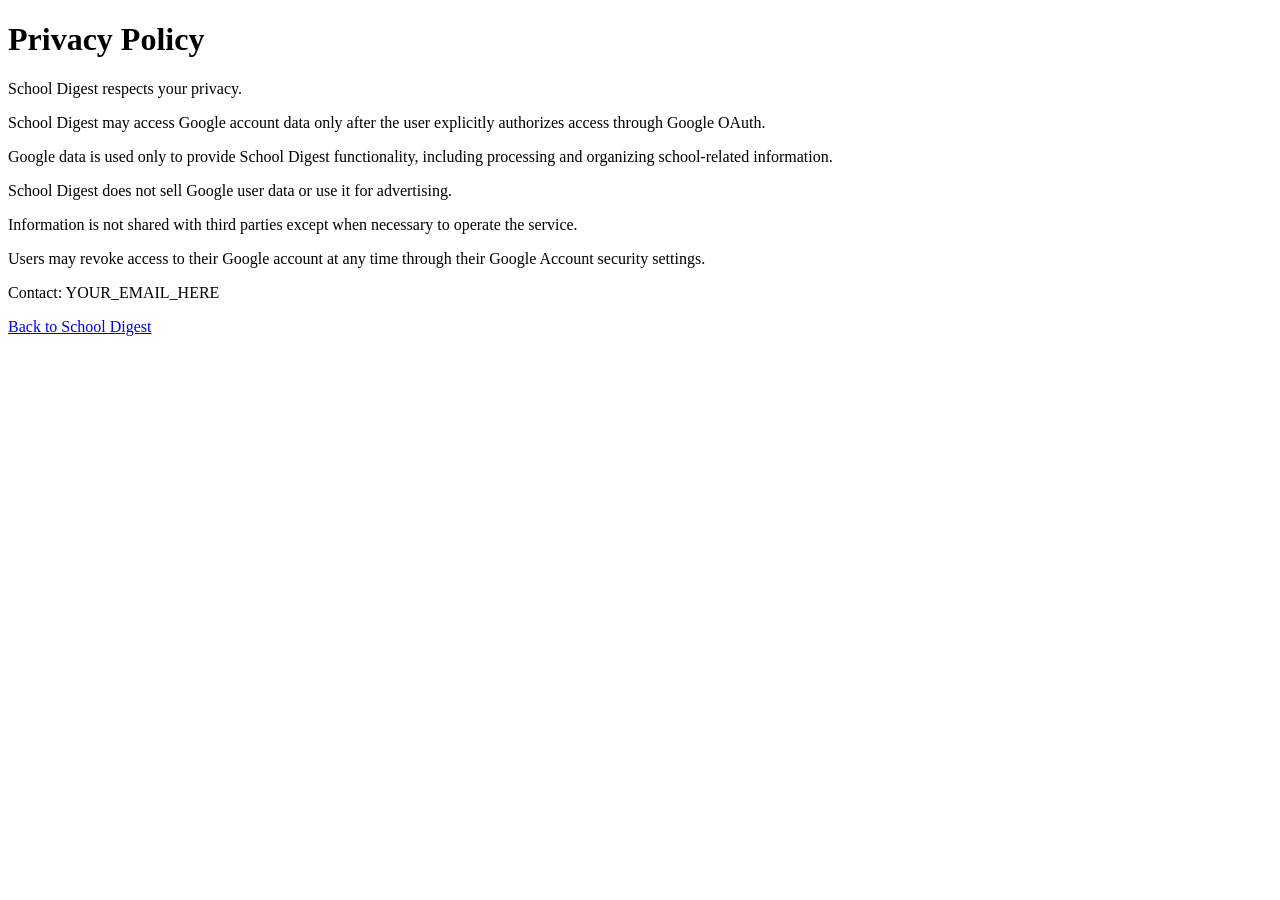
==== privacy.html @ c1965364 "Create privacy.html" ====
<!doctype html>
<html>
<head>
  <meta charset="utf-8">
  <title>School Digest Privacy Policy</title>
</head>
<body>
  <h1>Privacy Policy</h1>

  <p>School Digest respects your privacy.</p>

  <p>
    School Digest may access Google account data only after the user
    explicitly authorizes access through Google OAuth.
  </p>

  <p>
    Google data is used only to provide School Digest functionality,
    including processing and organizing school-related information.
  </p>

  <p>
    School Digest does not sell Google user data or use it for advertising.
  </p>

  <p>
    Information is not shared with third parties except when necessary
    to operate the service.
  </p>

  <p>
    Users may revoke access to their Google account at any time through
    their Google Account security settings.
  </p>

  <p>Contact: YOUR_EMAIL_HERE</p>

  <p><a href="/">Back to School Digest</a></p>
</body>
</html>
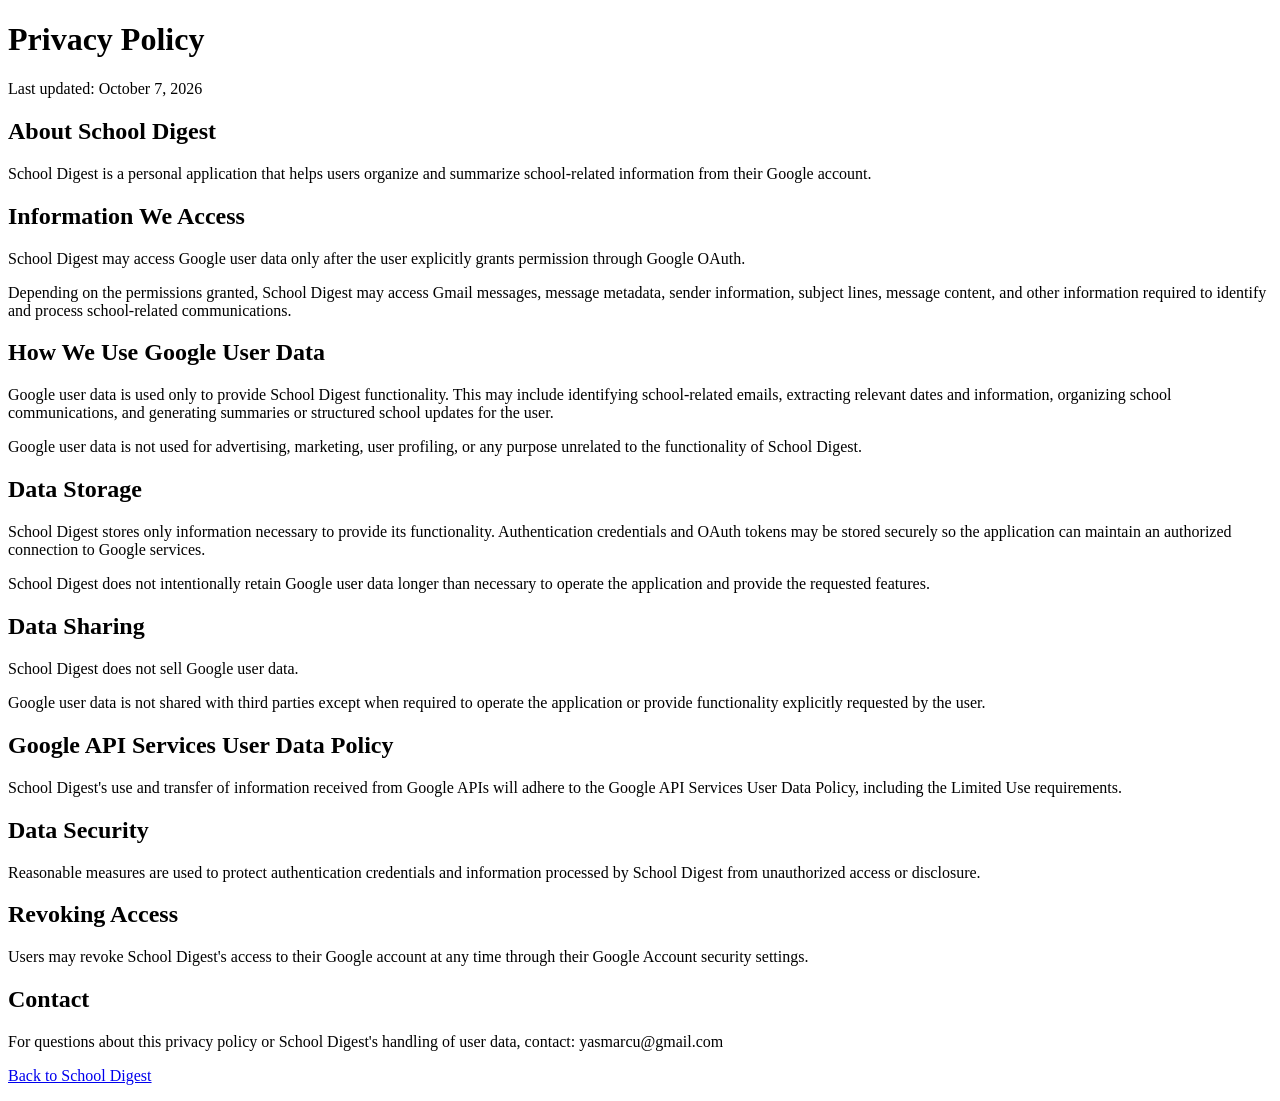
==== commit 723312fa: "Update with more detail for privacy.html" ====
--- a/privacy.html
+++ b/privacy.html
@@ -7,34 +7,93 @@
 <body>
   <h1>Privacy Policy</h1>
 
-  <p>School Digest respects your privacy.</p>
+  <p>Last updated: October 7, 2026</p>
 
+  <h2>About School Digest</h2>
   <p>
-    School Digest may access Google account data only after the user
-    explicitly authorizes access through Google OAuth.
+    School Digest is a personal application that helps users organize and
+    summarize school-related information from their Google account.
+  </p>
+
+  <h2>Information We Access</h2>
+  <p>
+    School Digest may access Google user data only after the user explicitly
+    grants permission through Google OAuth.
   </p>
 
   <p>
-    Google data is used only to provide School Digest functionality,
-    including processing and organizing school-related information.
+    Depending on the permissions granted, School Digest may access Gmail
+    messages, message metadata, sender information, subject lines, message
+    content, and other information required to identify and process
+    school-related communications.
+  </p>
+
+  <h2>How We Use Google User Data</h2>
+  <p>
+    Google user data is used only to provide School Digest functionality.
+    This may include identifying school-related emails, extracting relevant
+    dates and information, organizing school communications, and generating
+    summaries or structured school updates for the user.
   </p>
 
   <p>
-    School Digest does not sell Google user data or use it for advertising.
+    Google user data is not used for advertising, marketing, user profiling,
+    or any purpose unrelated to the functionality of School Digest.
+  </p>
+
+  <h2>Data Storage</h2>
+  <p>
+    School Digest stores only information necessary to provide its
+    functionality. Authentication credentials and OAuth tokens may be stored
+    securely so the application can maintain an authorized connection to
+    Google services.
   </p>
 
   <p>
-    Information is not shared with third parties except when necessary
-    to operate the service.
+    School Digest does not intentionally retain Google user data longer than
+    necessary to operate the application and provide the requested features.
+  </p>
+
+  <h2>Data Sharing</h2>
+  <p>
+    School Digest does not sell Google user data.
   </p>
 
   <p>
-    Users may revoke access to their Google account at any time through
-    their Google Account security settings.
+    Google user data is not shared with third parties except when required to
+    operate the application or provide functionality explicitly requested by
+    the user.
   </p>
 
-  <p>Contact: YOUR_EMAIL_HERE</p>
+  <h2>Google API Services User Data Policy</h2>
+  <p>
+    School Digest's use and transfer of information received from Google APIs
+    will adhere to the Google API Services User Data Policy, including the
+    Limited Use requirements.
+  </p>
 
-  <p><a href="/">Back to School Digest</a></p>
+  <h2>Data Security</h2>
+  <p>
+    Reasonable measures are used to protect authentication credentials and
+    information processed by School Digest from unauthorized access or
+    disclosure.
+  </p>
+
+  <h2>Revoking Access</h2>
+  <p>
+    Users may revoke School Digest's access to their Google account at any time
+    through their Google Account security settings.
+  </p>
+
+  <h2>Contact</h2>
+  <p>
+    For questions about this privacy policy or School Digest's handling of
+    user data, contact:
+    yasmarcu@gmail.com
+  </p>
+
+  <p>
+    <a href="/">Back to School Digest</a>
+  </p>
 </body>
 </html>
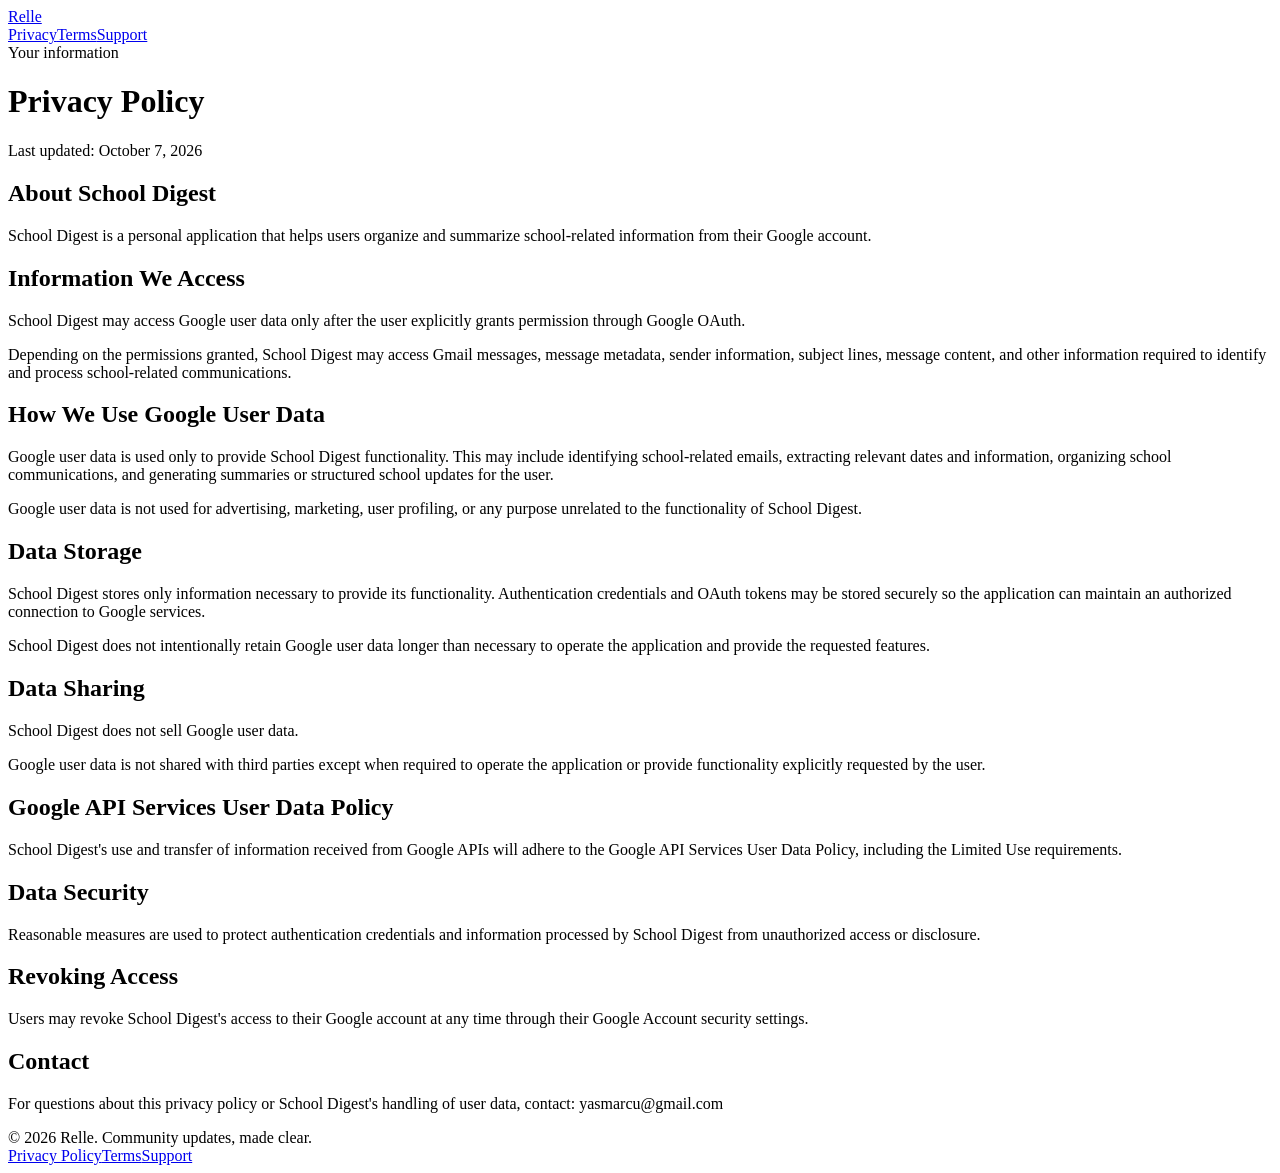
==== commit b38ff7bf: "Refresh privacy.html with unified Relle theme" ====
--- a/privacy.html
+++ b/privacy.html
@@ -1,21 +1,17 @@
-<!doctype html>
-<html>
-<head>
-  <meta charset="utf-8">
-  <title>School Digest Privacy Policy</title>
-</head>
-<body>
-  <h1>Privacy Policy</h1>
+<!DOCTYPE html>
+<html lang="en-CA"><head><meta charset="UTF-8"><meta name="viewport" content="width=device-width,initial-scale=1"><meta name="color-scheme" content="light"><meta name="description" content="School Digest privacy policy and Google data use."><title>Privacy Policy | Relle</title><link rel="stylesheet" href="styles.css"></head>
+<body><header><div class="wrap"><a class="brand" href="index.html" aria-label="Relle home">Relle</a><nav class="nav" aria-label="Main navigation"><a href="privacy.html" aria-current="page">Privacy</a><a href="terms.html">Terms</a><a href="support.html">Support</a></nav></div></header><main class="wrap"><div class="eyebrow">Your information</div><h1>Privacy Policy</h1><p class="lead">Last updated: October 7, 2026</p>
+  
 
-  <p>Last updated: October 7, 2026</p>
+  
 
-  <h2>About School Digest</h2>
+  <section class="legal-section"><h2>About School Digest</h2>
   <p>
     School Digest is a personal application that helps users organize and
     summarize school-related information from their Google account.
   </p>
 
-  <h2>Information We Access</h2>
+  </section><section class="legal-section"><h2>Information We Access</h2>
   <p>
     School Digest may access Google user data only after the user explicitly
     grants permission through Google OAuth.
@@ -28,7 +24,7 @@
     school-related communications.
   </p>
 
-  <h2>How We Use Google User Data</h2>
+  </section><section class="legal-section"><h2>How We Use Google User Data</h2>
   <p>
     Google user data is used only to provide School Digest functionality.
     This may include identifying school-related emails, extracting relevant
@@ -41,7 +37,7 @@
     or any purpose unrelated to the functionality of School Digest.
   </p>
 
-  <h2>Data Storage</h2>
+  </section><section class="legal-section"><h2>Data Storage</h2>
   <p>
     School Digest stores only information necessary to provide its
     functionality. Authentication credentials and OAuth tokens may be stored
@@ -54,7 +50,7 @@
     necessary to operate the application and provide the requested features.
   </p>
 
-  <h2>Data Sharing</h2>
+  </section><section class="legal-section"><h2>Data Sharing</h2>
   <p>
     School Digest does not sell Google user data.
   </p>
@@ -65,35 +61,32 @@
     the user.
   </p>
 
-  <h2>Google API Services User Data Policy</h2>
+  </section><section class="legal-section"><h2>Google API Services User Data Policy</h2>
   <p>
     School Digest's use and transfer of information received from Google APIs
     will adhere to the Google API Services User Data Policy, including the
     Limited Use requirements.
   </p>
 
-  <h2>Data Security</h2>
+  </section><section class="legal-section"><h2>Data Security</h2>
   <p>
     Reasonable measures are used to protect authentication credentials and
     information processed by School Digest from unauthorized access or
     disclosure.
   </p>
 
-  <h2>Revoking Access</h2>
+  </section><section class="legal-section"><h2>Revoking Access</h2>
   <p>
     Users may revoke School Digest's access to their Google account at any time
     through their Google Account security settings.
   </p>
 
-  <h2>Contact</h2>
+  </section><section class="legal-section"><h2>Contact</h2>
   <p>
     For questions about this privacy policy or School Digest's handling of
     user data, contact:
     yasmarcu@gmail.com
   </p>
 
-  <p>
-    <a href="/">Back to School Digest</a>
-  </p>
-</body>
-</html>
+  
+</section></main><footer><div class="wrap"><span>© 2026 Relle. Community updates, made clear.</span><div class="footer-links"><a href="privacy.html">Privacy Policy</a><a href="terms.html">Terms</a><a href="support.html">Support</a></div></div></footer></body></html>
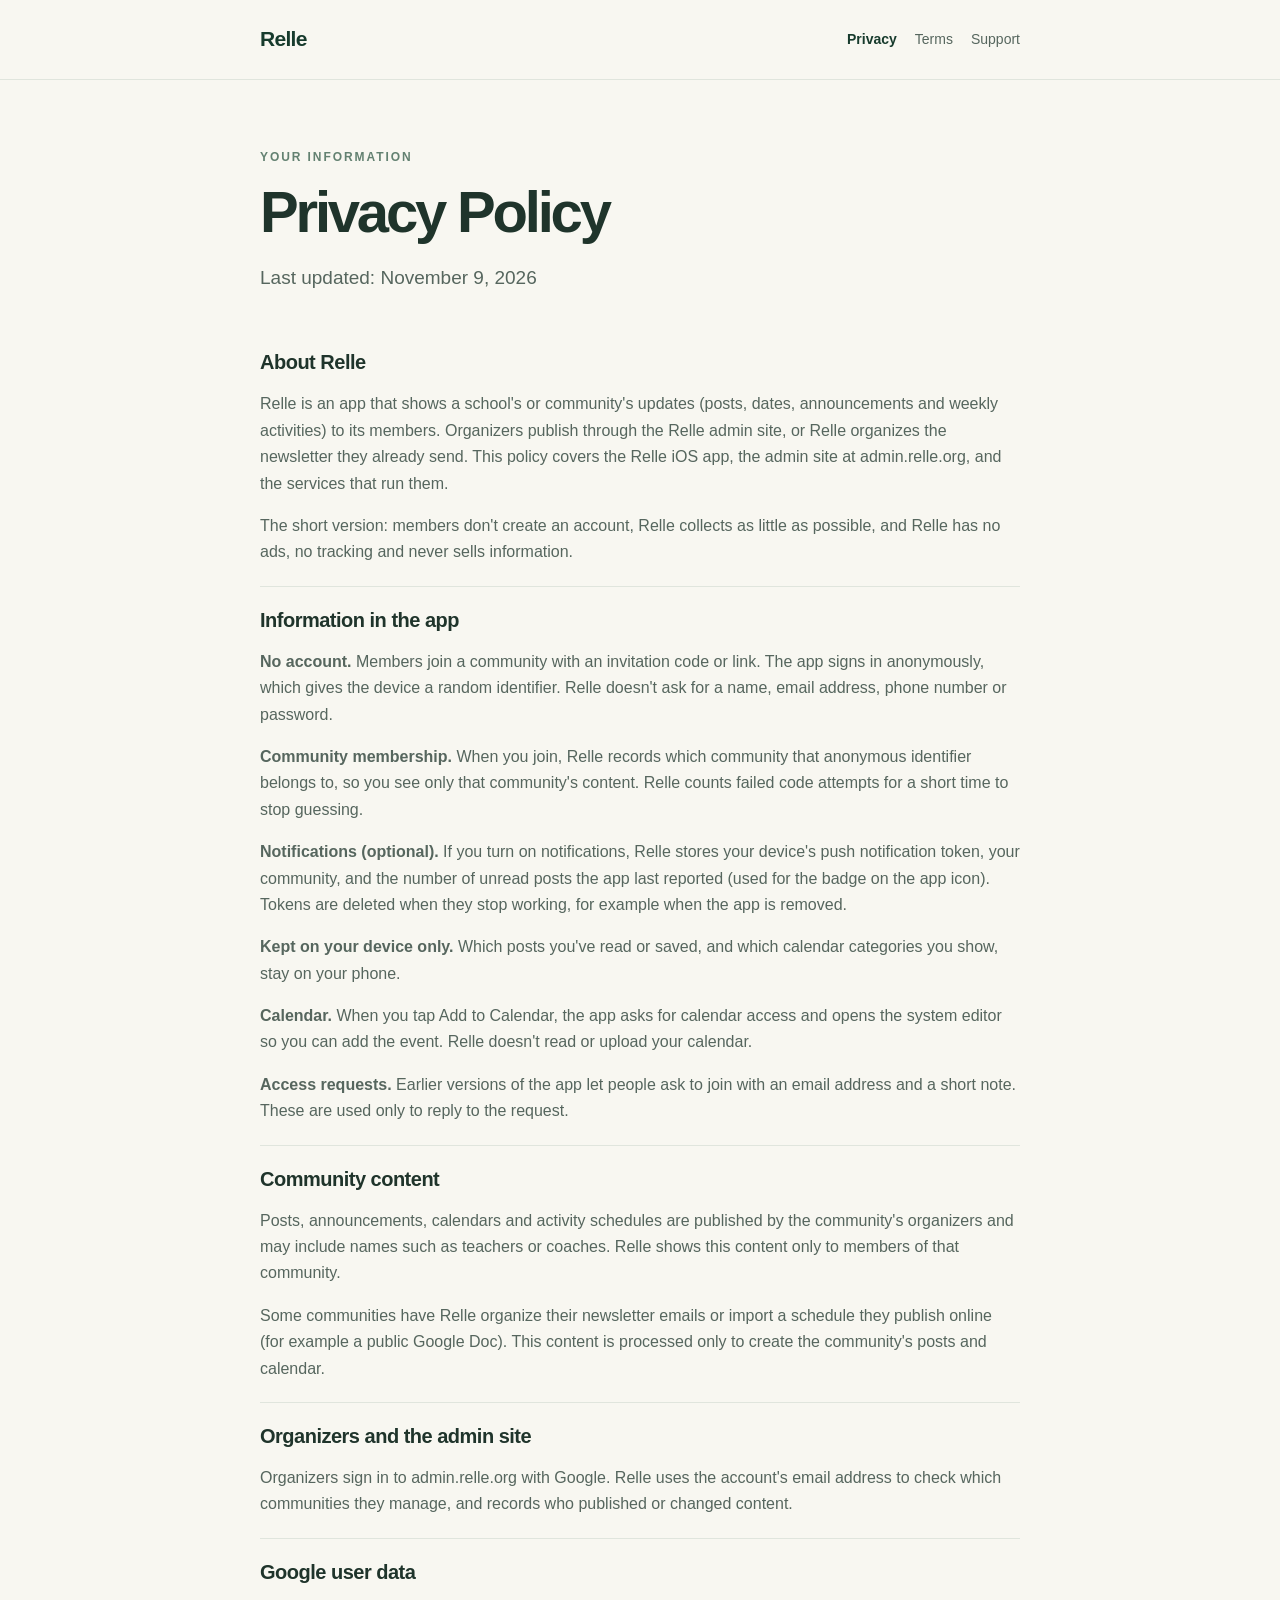
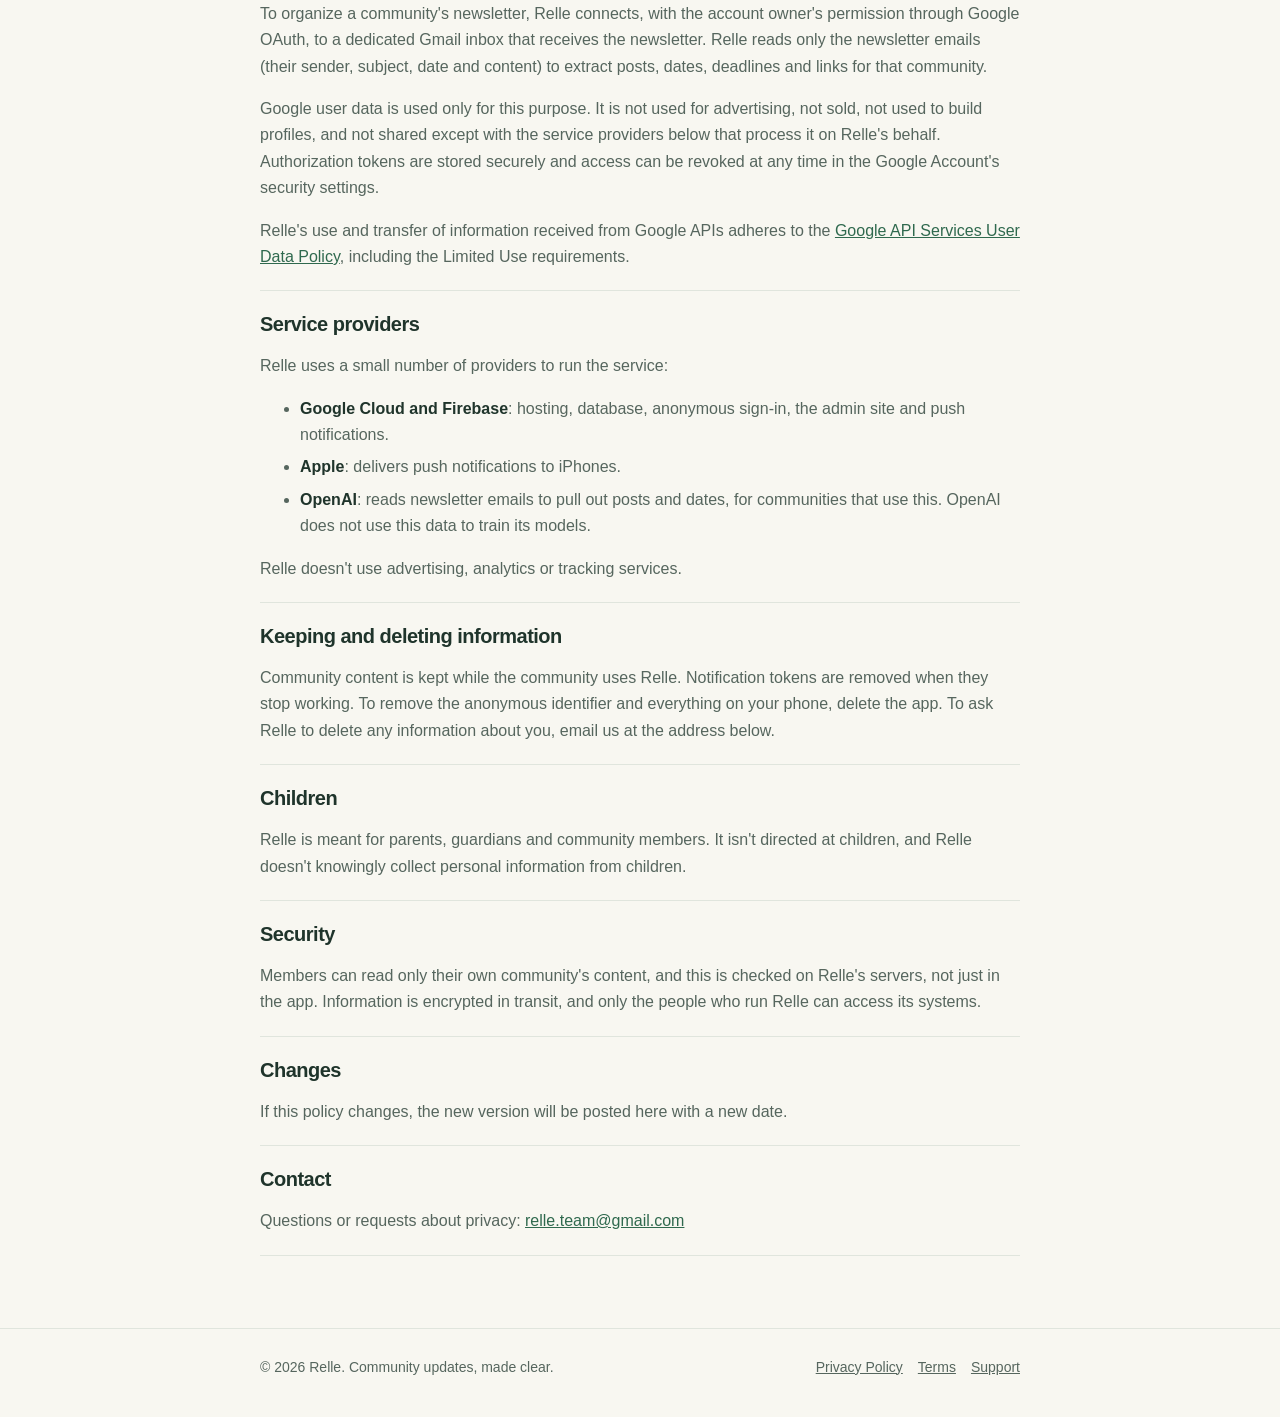
==== commit d0d98052: "Relle site: privacy policy, terms and support for schooldigest.relle.org" ====
--- a/privacy.html
+++ b/privacy.html
@@ -1,92 +1,138 @@
 <!DOCTYPE html>
-<html lang="en-CA"><head><meta charset="UTF-8"><meta name="viewport" content="width=device-width,initial-scale=1"><meta name="color-scheme" content="light"><meta name="description" content="School Digest privacy policy and Google data use."><title>Privacy Policy | Relle</title><link rel="stylesheet" href="styles.css"></head>
-<body><header><div class="wrap"><a class="brand" href="index.html" aria-label="Relle home">Relle</a><nav class="nav" aria-label="Main navigation"><a href="privacy.html" aria-current="page">Privacy</a><a href="terms.html">Terms</a><a href="support.html">Support</a></nav></div></header><main class="wrap"><div class="eyebrow">Your information</div><h1>Privacy Policy</h1><p class="lead">Last updated: October 7, 2026</p>
-  
+<html lang="en-CA"><head><meta charset="UTF-8"><meta name="viewport" content="width=device-width,initial-scale=1"><meta name="color-scheme" content="light"><meta name="description" content="How Relle handles information in the Relle app, the Relle admin site and the services behind them."><title>Privacy Policy | Relle</title><link rel="stylesheet" href="styles.css"></head>
+<body><header><div class="wrap"><a class="brand" href="index.html" aria-label="Relle home">Relle</a><nav class="nav" aria-label="Main navigation"><a href="privacy.html" aria-current="page">Privacy</a><a href="terms.html">Terms</a><a href="support.html">Support</a></nav></div></header><main class="wrap"><div class="eyebrow">Your information</div><h1>Privacy Policy</h1><p class="lead">Last updated: November 9, 2026</p>
 
-  
-
-  <section class="legal-section"><h2>About School Digest</h2>
+  <section class="legal-section"><h2>About Relle</h2>
   <p>
-    School Digest is a personal application that helps users organize and
-    summarize school-related information from their Google account.
+    Relle is an app that shows a school's or community's updates (posts,
+    dates, announcements and weekly activities) to its members. Organizers
+    publish through the Relle admin site, or Relle organizes the newsletter
+    they already send. This policy covers the Relle iOS app, the admin site
+    at admin.relle.org, and the services that run them.
+  </p>
+  <p>
+    The short version: members don't create an account, Relle collects as
+    little as possible, and Relle has no ads, no tracking and never sells
+    information.
   </p>
 
-  </section><section class="legal-section"><h2>Information We Access</h2>
+  </section><section class="legal-section"><h2>Information in the app</h2>
   <p>
-    School Digest may access Google user data only after the user explicitly
-    grants permission through Google OAuth.
+    <strong>No account.</strong> Members join a community with an invitation
+    code or link. The app signs in anonymously, which gives the device a
+    random identifier. Relle doesn't ask for a name, email address, phone
+    number or password.
+  </p>
+  <p>
+    <strong>Community membership.</strong> When you join, Relle records which
+    community that anonymous identifier belongs to, so you see only that
+    community's content. Relle counts failed code attempts for a short time
+    to stop guessing.
+  </p>
+  <p>
+    <strong>Notifications (optional).</strong> If you turn on notifications,
+    Relle stores your device's push notification token, your community, and
+    the number of unread posts the app last reported (used for the badge on
+    the app icon). Tokens are deleted when they stop working, for example
+    when the app is removed.
+  </p>
+  <p>
+    <strong>Kept on your device only.</strong> Which posts you've read or
+    saved, and which calendar categories you show, stay on your phone.
+  </p>
+  <p>
+    <strong>Calendar.</strong> When you tap Add to Calendar, the app asks for
+    calendar access and opens the system editor so you can add the event.
+    Relle doesn't read or upload your calendar.
+  </p>
+  <p>
+    <strong>Access requests.</strong> Earlier versions of the app let people
+    ask to join with an email address and a short note. These are used only
+    to reply to the request.
   </p>
 
+  </section><section class="legal-section"><h2>Community content</h2>
   <p>
-    Depending on the permissions granted, School Digest may access Gmail
-    messages, message metadata, sender information, subject lines, message
-    content, and other information required to identify and process
-    school-related communications.
+    Posts, announcements, calendars and activity schedules are published by
+    the community's organizers and may include names such as teachers or
+    coaches. Relle shows this content only to members of that community.
+  </p>
+  <p>
+    Some communities have Relle organize their newsletter emails or import a
+    schedule they publish online (for example a public Google Doc). This
+    content is processed only to create the community's posts and calendar.
   </p>
 
-  </section><section class="legal-section"><h2>How We Use Google User Data</h2>
+  </section><section class="legal-section"><h2>Organizers and the admin site</h2>
   <p>
-    Google user data is used only to provide School Digest functionality.
-    This may include identifying school-related emails, extracting relevant
-    dates and information, organizing school communications, and generating
-    summaries or structured school updates for the user.
+    Organizers sign in to admin.relle.org with Google. Relle uses the account's
+    email address to check which communities they manage, and records who
+    published or changed content.
   </p>
 
+  </section><section class="legal-section"><h2>Google user data</h2>
   <p>
-    Google user data is not used for advertising, marketing, user profiling,
-    or any purpose unrelated to the functionality of School Digest.
+    To organize a community's newsletter, Relle connects, with the account
+    owner's permission through Google OAuth, to a dedicated Gmail inbox that
+    receives the newsletter. Relle reads only the newsletter emails (their
+    sender, subject, date and content) to extract posts, dates, deadlines and
+    links for that community.
+  </p>
+  <p>
+    Google user data is used only for this purpose. It is not used for
+    advertising, not sold, not used to build profiles, and not shared except
+    with the service providers below that process it on Relle's behalf.
+    Authorization tokens are stored securely and access can be revoked at any
+    time in the Google Account's security settings.
+  </p>
+  <p>
+    Relle's use and transfer of information received from Google APIs adheres
+    to the
+    <a href="https://developers.google.com/terms/api-services-user-data-policy">Google API Services User Data Policy</a>,
+    including the Limited Use requirements.
   </p>
 
-  </section><section class="legal-section"><h2>Data Storage</h2>
+  </section><section class="legal-section"><h2>Service providers</h2>
+  <p>Relle uses a small number of providers to run the service:</p>
+  <ul>
+    <li><strong>Google Cloud and Firebase</strong>: hosting, database, anonymous sign-in, the admin site and push notifications.</li>
+    <li><strong>Apple</strong>: delivers push notifications to iPhones.</li>
+    <li><strong>OpenAI</strong>: reads newsletter emails to pull out posts and dates, for communities that use this. OpenAI does not use this data to train its models.</li>
+  </ul>
+  <p>Relle doesn't use advertising, analytics or tracking services.</p>
+
+  </section><section class="legal-section"><h2>Keeping and deleting information</h2>
   <p>
-    School Digest stores only information necessary to provide its
-    functionality. Authentication credentials and OAuth tokens may be stored
-    securely so the application can maintain an authorized connection to
-    Google services.
+    Community content is kept while the community uses Relle. Notification
+    tokens are removed when they stop working. To remove the anonymous
+    identifier and everything on your phone, delete the app. To ask Relle to
+    delete any information about you, email us at the address below.
   </p>
 
+  </section><section class="legal-section"><h2>Children</h2>
   <p>
-    School Digest does not intentionally retain Google user data longer than
-    necessary to operate the application and provide the requested features.
+    Relle is meant for parents, guardians and community members. It isn't
+    directed at children, and Relle doesn't knowingly collect personal
+    information from children.
   </p>
 
-  </section><section class="legal-section"><h2>Data Sharing</h2>
+  </section><section class="legal-section"><h2>Security</h2>
   <p>
-    School Digest does not sell Google user data.
+    Members can read only their own community's content, and this is checked
+    on Relle's servers, not just in the app. Information is encrypted in
+    transit, and only the people who run Relle can access its systems.
   </p>
 
+  </section><section class="legal-section"><h2>Changes</h2>
   <p>
-    Google user data is not shared with third parties except when required to
-    operate the application or provide functionality explicitly requested by
-    the user.
-  </p>
-
-  </section><section class="legal-section"><h2>Google API Services User Data Policy</h2>
-  <p>
-    School Digest's use and transfer of information received from Google APIs
-    will adhere to the Google API Services User Data Policy, including the
-    Limited Use requirements.
-  </p>
-
-  </section><section class="legal-section"><h2>Data Security</h2>
-  <p>
-    Reasonable measures are used to protect authentication credentials and
-    information processed by School Digest from unauthorized access or
-    disclosure.
-  </p>
-
-  </section><section class="legal-section"><h2>Revoking Access</h2>
-  <p>
-    Users may revoke School Digest's access to their Google account at any time
-    through their Google Account security settings.
+    If this policy changes, the new version will be posted here with a new
+    date.
   </p>
 
   </section><section class="legal-section"><h2>Contact</h2>
   <p>
-    For questions about this privacy policy or School Digest's handling of
-    user data, contact:
-    yasmarcu@gmail.com
+    Questions or requests about privacy:
+    <a href="mailto:relle.team@gmail.com">relle.team@gmail.com</a>
   </p>
 
-  
-</section></main><footer><div class="wrap"><span>© 2026 Relle. Community updates, made clear.</span><div class="footer-links"><a href="privacy.html">Privacy Policy</a><a href="terms.html">Terms</a><a href="support.html">Support</a></div></div></footer></body></html>+</section></main><footer><div class="wrap"><span>© 2026 Relle. Community updates, made clear.</span><div class="footer-links"><a href="privacy.html">Privacy Policy</a><a href="terms.html">Terms</a><a href="support.html">Support</a></div></div></footer></body></html>
--- a/styles.css
+++ b/styles.css
@@ -0,0 +1 @@
+:root{color-scheme:light;--ink:#1f342b;--muted:#56665e;--green:#173b2d;--cream:#f8f7f1;--border:#e0e5dd;--sage:#638171}*{box-sizing:border-box}body{margin:0;background:var(--cream);color:var(--ink);font:16px/1.65 -apple-system,BlinkMacSystemFont,"Segoe UI",sans-serif}.wrap{width:min(100% - 40px,760px);margin:auto}header{border-bottom:1px solid var(--border)}header .wrap{display:flex;justify-content:space-between;align-items:center;gap:18px;padding:22px 0}.brand{font-size:21px;font-weight:750;letter-spacing:-.7px;color:var(--green);text-decoration:none}.nav{display:flex;gap:18px;flex-wrap:wrap}.nav a{font-size:14px;color:var(--muted);text-decoration:none}.nav a[aria-current=page]{color:var(--green);font-weight:700}main{padding:68px 0 72px}.eyebrow{text-transform:uppercase;letter-spacing:.16em;font-size:12px;font-weight:750;color:var(--sage)}h1{font-size:clamp(38px,7vw,58px);letter-spacing:-.055em;line-height:1.08;margin:14px 0 18px}h2{font-size:24px;line-height:1.3;letter-spacing:-.025em;margin:0 0 13px}h3{margin:0 0 5px;font-size:17px}.lead{font-size:19px;line-height:1.6;color:var(--muted);max-width:630px;margin-bottom:36px}.contact,.hero-card{padding:27px 30px;background:var(--green);border-radius:16px;color:white;margin-bottom:42px}.contact h2,.hero-card h2{color:white;margin:0 0 8px;font-size:22px}.contact p,.hero-card p{margin:0 0 19px;color:#e0ebe3}.button{display:inline-block;background:#f4f1e6;border-radius:9px;padding:11px 17px;font-weight:700;text-decoration:none;color:var(--green)}.faq,.legal-section,.feature{padding:20px 0;border-bottom:1px solid var(--border)}.faq p,.feature p{margin:0;color:var(--muted)}.legal-section h2{font-size:20px}.legal-section p,.legal-section li{color:var(--muted)}.legal-section li{margin-bottom:6px}.legal-section li strong{color:var(--ink)}.legal-section p:last-child{margin-bottom:0}a{color:#2f694e}footer{border-top:1px solid var(--border);padding:27px 0 38px;color:var(--muted);font-size:14px}footer .wrap{display:flex;justify-content:space-between;flex-wrap:wrap;gap:10px}.footer-links{display:flex;gap:15px;flex-wrap:wrap}.footer-links a{color:var(--muted)}@media(max-width:540px){main{padding:44px 0 56px}.contact,.hero-card{padding:23px}.nav{gap:10px}.nav a{font-size:13px}header .wrap{align-items:flex-start}}
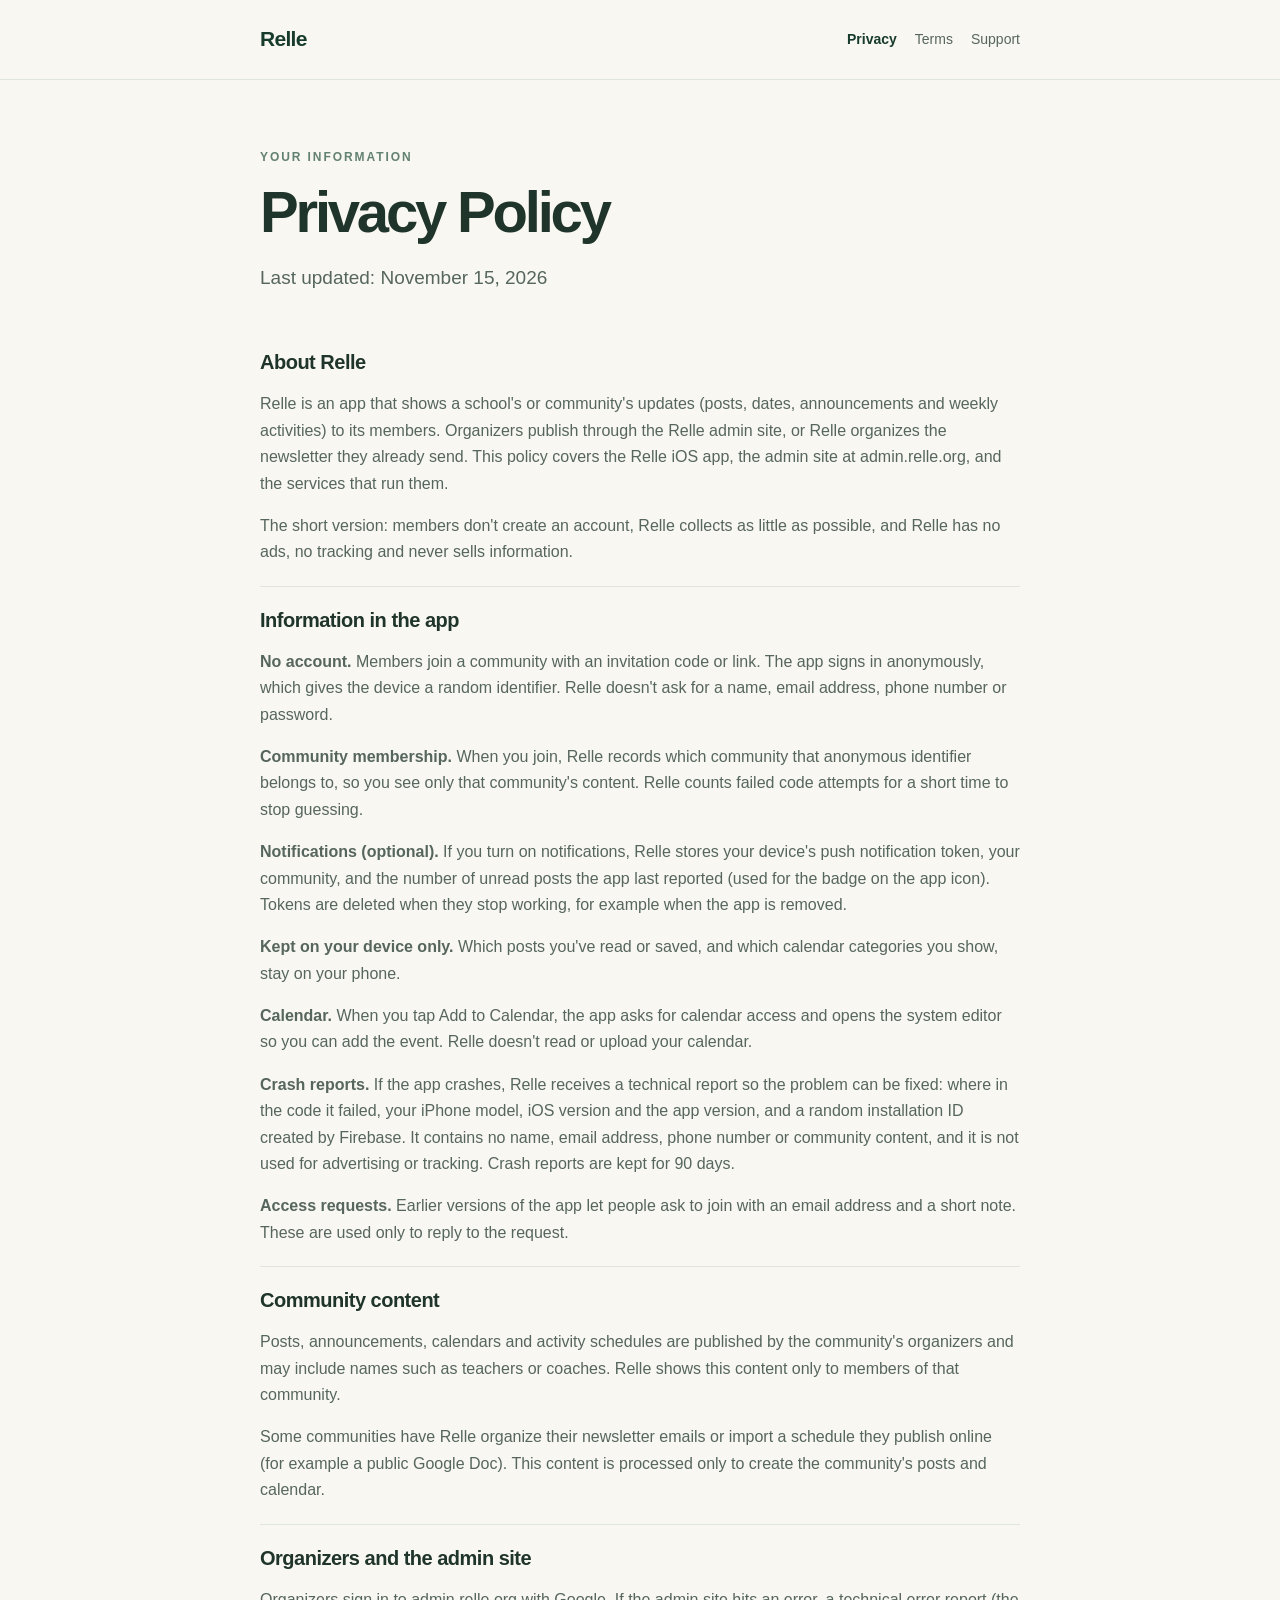
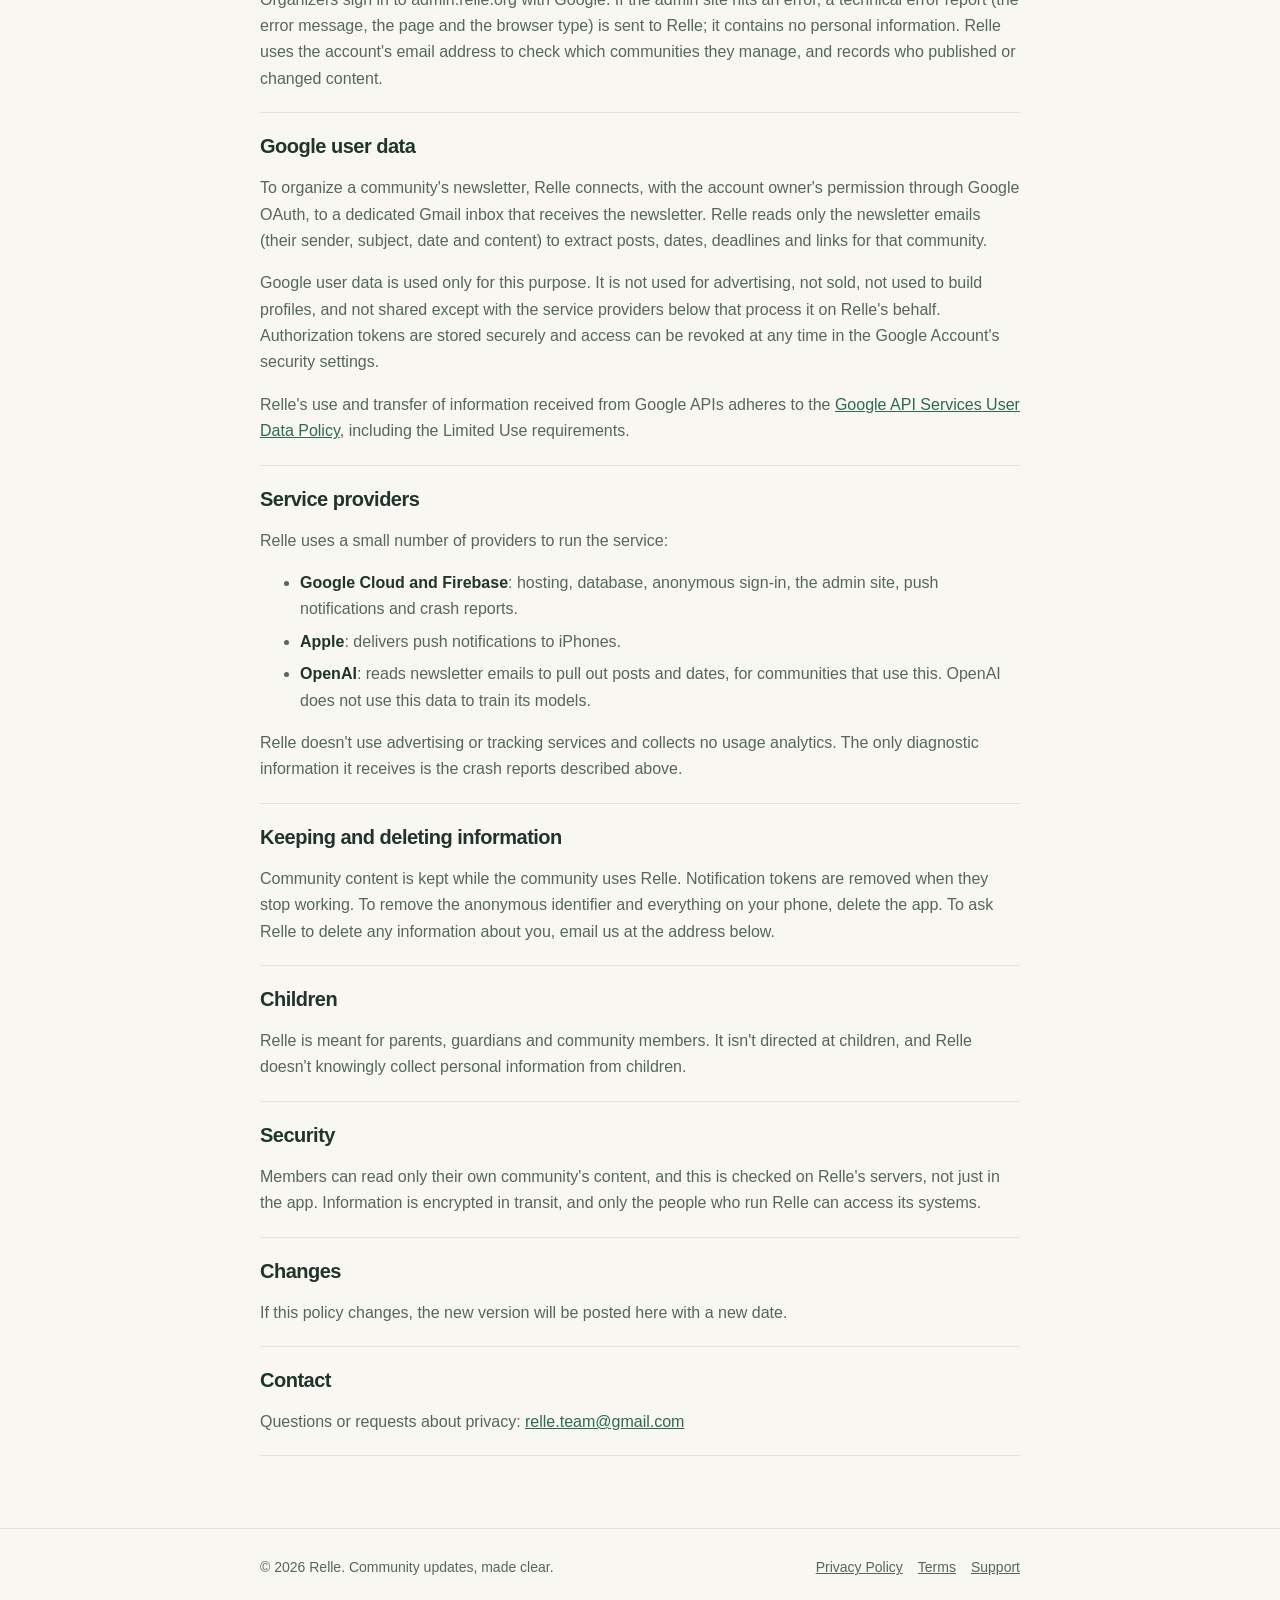
==== commit 2b14c096: "Privacy policy: crash reports (Firebase Crashlytics) and admin error reports Adds what a crash repor" ====
--- a/privacy.html
+++ b/privacy.html
@@ -1,6 +1,6 @@
 <!DOCTYPE html>
 <html lang="en-CA"><head><meta charset="UTF-8"><meta name="viewport" content="width=device-width,initial-scale=1"><meta name="color-scheme" content="light"><meta name="description" content="How Relle handles information in the Relle app, the Relle admin site and the services behind them."><title>Privacy Policy | Relle</title><link rel="stylesheet" href="styles.css"></head>
-<body><header><div class="wrap"><a class="brand" href="index.html" aria-label="Relle home">Relle</a><nav class="nav" aria-label="Main navigation"><a href="privacy.html" aria-current="page">Privacy</a><a href="terms.html">Terms</a><a href="support.html">Support</a></nav></div></header><main class="wrap"><div class="eyebrow">Your information</div><h1>Privacy Policy</h1><p class="lead">Last updated: November 9, 2026</p>
+<body><header><div class="wrap"><a class="brand" href="index.html" aria-label="Relle home">Relle</a><nav class="nav" aria-label="Main navigation"><a href="privacy.html" aria-current="page">Privacy</a><a href="terms.html">Terms</a><a href="support.html">Support</a></nav></div></header><main class="wrap"><div class="eyebrow">Your information</div><h1>Privacy Policy</h1><p class="lead">Last updated: November 15, 2026</p>
 
   <section class="legal-section"><h2>About Relle</h2>
   <p>
@@ -46,6 +46,14 @@
     Relle doesn't read or upload your calendar.
   </p>
   <p>
+    <strong>Crash reports.</strong> If the app crashes, Relle receives a
+    technical report so the problem can be fixed: where in the code it
+    failed, your iPhone model, iOS version and the app version, and a random
+    installation ID created by Firebase. It contains no name, email address,
+    phone number or community content, and it is not used for advertising or
+    tracking. Crash reports are kept for 90 days.
+  </p>
+  <p>
     <strong>Access requests.</strong> Earlier versions of the app let people
     ask to join with an email address and a short note. These are used only
     to reply to the request.
@@ -65,7 +73,7 @@
 
   </section><section class="legal-section"><h2>Organizers and the admin site</h2>
   <p>
-    Organizers sign in to admin.relle.org with Google. Relle uses the account's
+    Organizers sign in to admin.relle.org with Google. If the admin site hits an error, a technical error report (the error message, the page and the browser type) is sent to Relle; it contains no personal information. Relle uses the account's
     email address to check which communities they manage, and records who
     published or changed content.
   </p>
@@ -95,11 +103,11 @@
   </section><section class="legal-section"><h2>Service providers</h2>
   <p>Relle uses a small number of providers to run the service:</p>
   <ul>
-    <li><strong>Google Cloud and Firebase</strong>: hosting, database, anonymous sign-in, the admin site and push notifications.</li>
+    <li><strong>Google Cloud and Firebase</strong>: hosting, database, anonymous sign-in, the admin site, push notifications and crash reports.</li>
     <li><strong>Apple</strong>: delivers push notifications to iPhones.</li>
     <li><strong>OpenAI</strong>: reads newsletter emails to pull out posts and dates, for communities that use this. OpenAI does not use this data to train its models.</li>
   </ul>
-  <p>Relle doesn't use advertising, analytics or tracking services.</p>
+  <p>Relle doesn't use advertising or tracking services and collects no usage analytics. The only diagnostic information it receives is the crash reports described above.</p>
 
   </section><section class="legal-section"><h2>Keeping and deleting information</h2>
   <p>
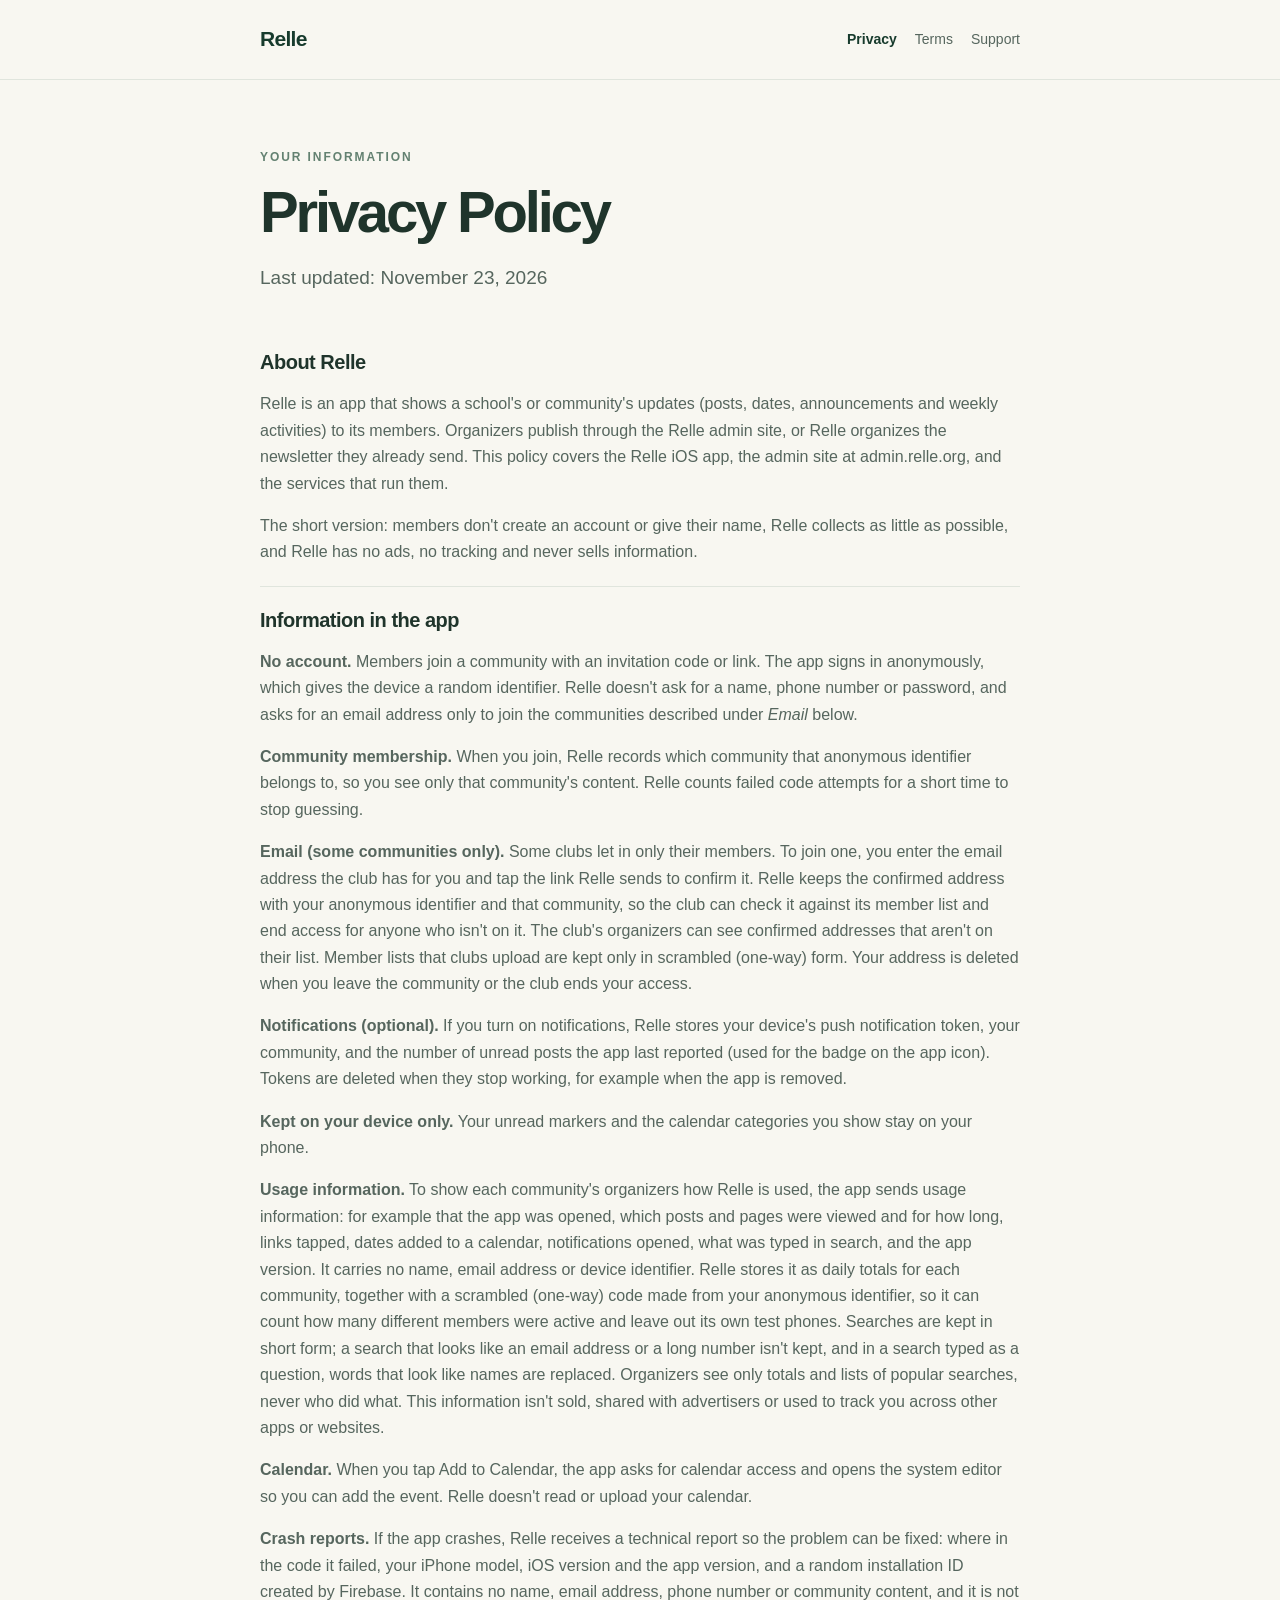
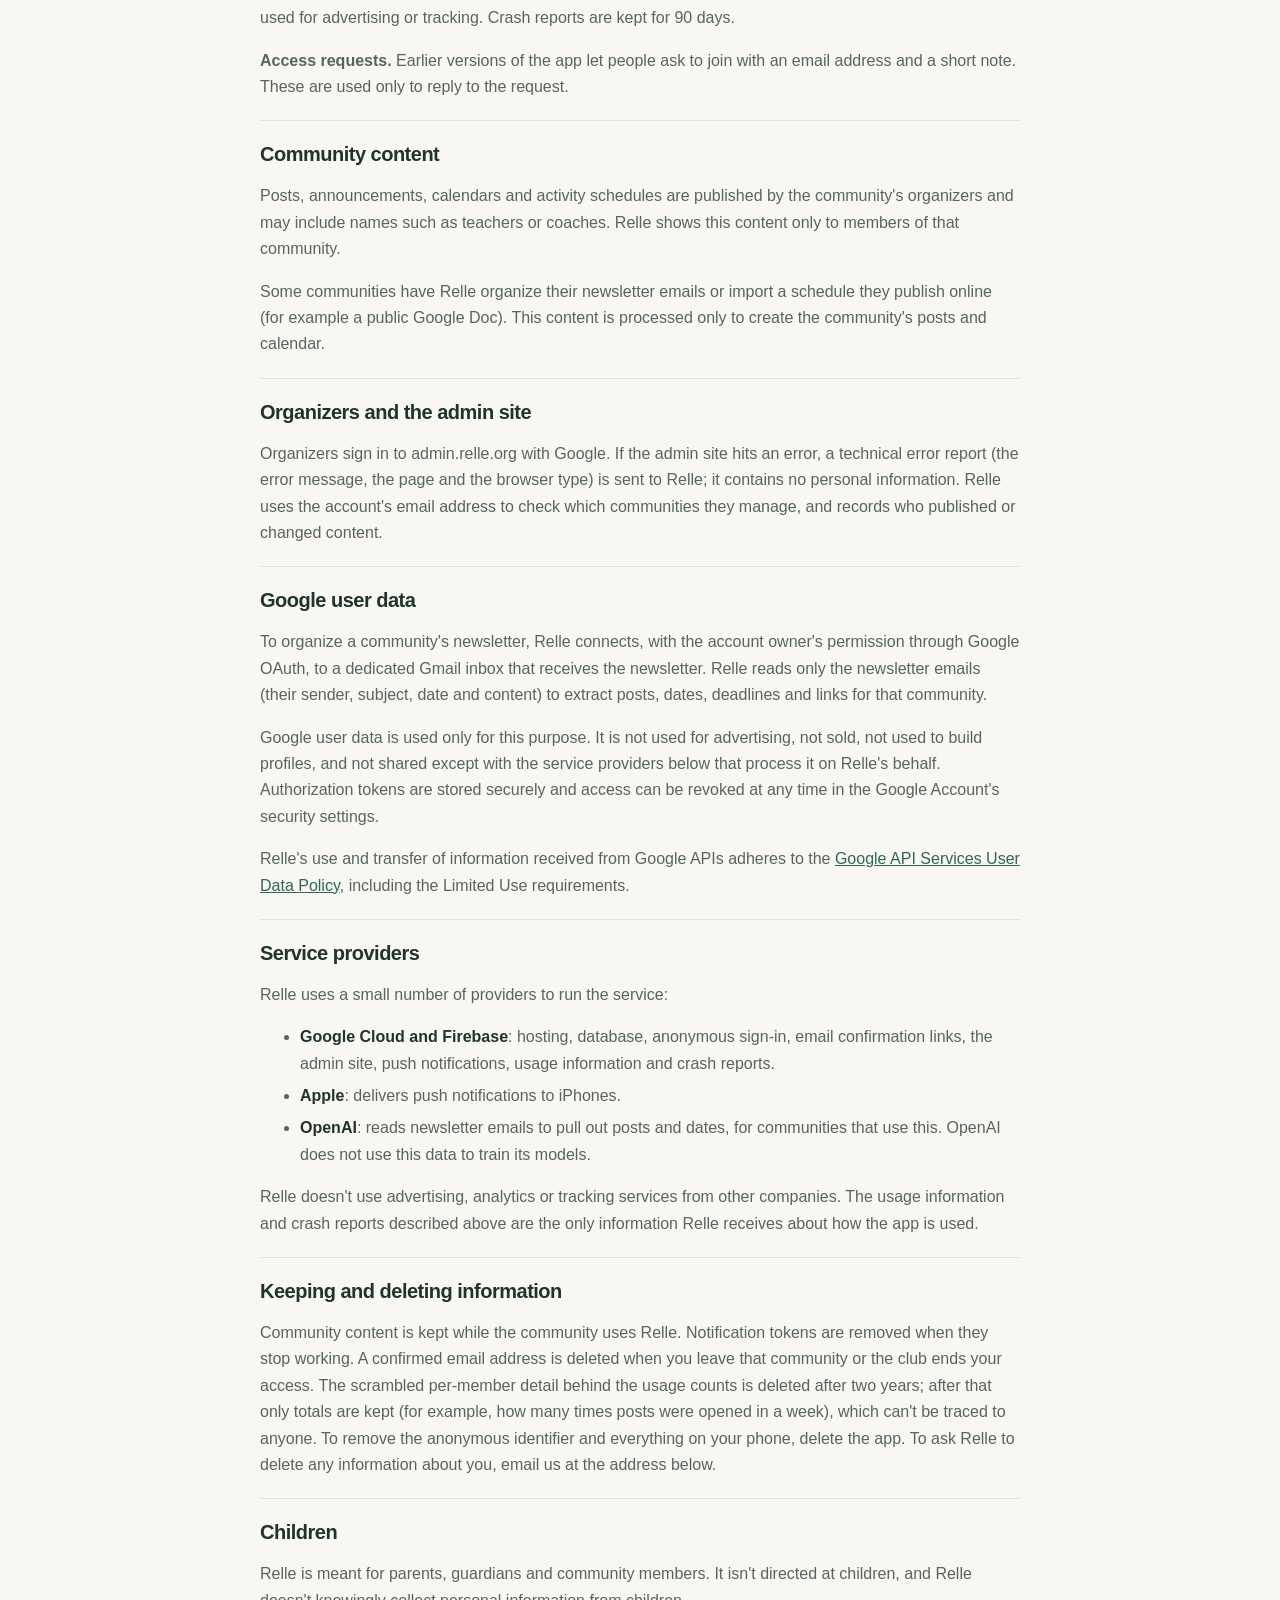
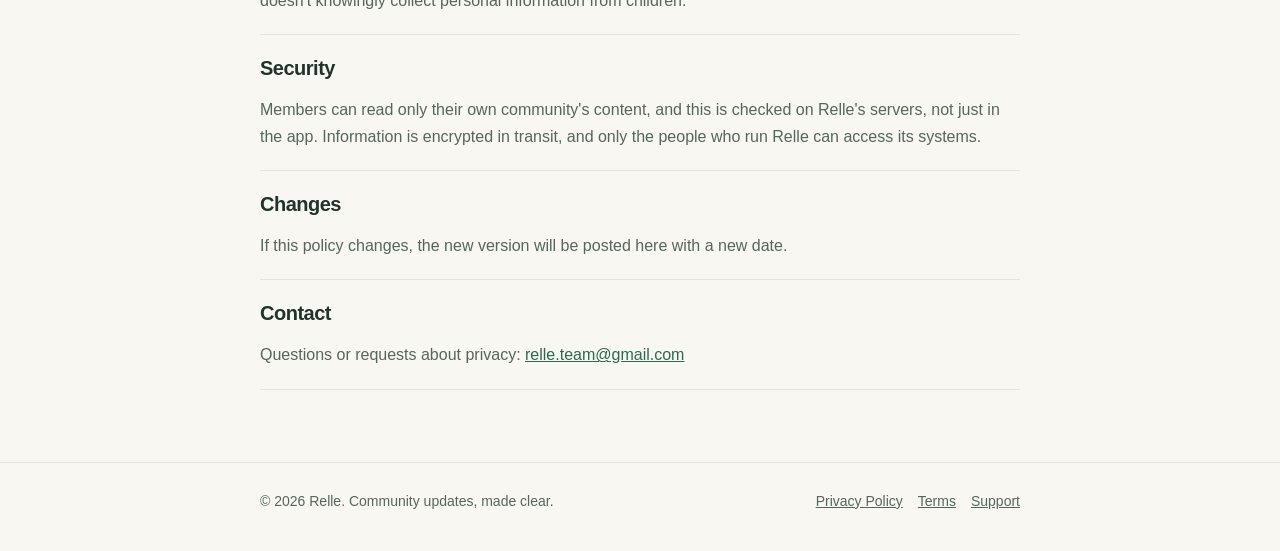
==== commit eff043f0: "Privacy policy: usage information, club email join, retention and deletion (for app 1.5) Co-Authored" ====
--- a/privacy.html
+++ b/privacy.html
@@ -1,6 +1,6 @@
 <!DOCTYPE html>
 <html lang="en-CA"><head><meta charset="UTF-8"><meta name="viewport" content="width=device-width,initial-scale=1"><meta name="color-scheme" content="light"><meta name="description" content="How Relle handles information in the Relle app, the Relle admin site and the services behind them."><title>Privacy Policy | Relle</title><link rel="stylesheet" href="styles.css"></head>
-<body><header><div class="wrap"><a class="brand" href="index.html" aria-label="Relle home">Relle</a><nav class="nav" aria-label="Main navigation"><a href="privacy.html" aria-current="page">Privacy</a><a href="terms.html">Terms</a><a href="support.html">Support</a></nav></div></header><main class="wrap"><div class="eyebrow">Your information</div><h1>Privacy Policy</h1><p class="lead">Last updated: November 15, 2026</p>
+<body><header><div class="wrap"><a class="brand" href="index.html" aria-label="Relle home">Relle</a><nav class="nav" aria-label="Main navigation"><a href="privacy.html" aria-current="page">Privacy</a><a href="terms.html">Terms</a><a href="support.html">Support</a></nav></div></header><main class="wrap"><div class="eyebrow">Your information</div><h1>Privacy Policy</h1><p class="lead">Last updated: November 23, 2026</p>
 
   <section class="legal-section"><h2>About Relle</h2>
   <p>
@@ -11,23 +11,35 @@
     at admin.relle.org, and the services that run them.
   </p>
   <p>
-    The short version: members don't create an account, Relle collects as
-    little as possible, and Relle has no ads, no tracking and never sells
-    information.
+    The short version: members don't create an account or give their name,
+    Relle collects as little as possible, and Relle has no ads, no tracking
+    and never sells information.
   </p>
 
   </section><section class="legal-section"><h2>Information in the app</h2>
   <p>
     <strong>No account.</strong> Members join a community with an invitation
     code or link. The app signs in anonymously, which gives the device a
-    random identifier. Relle doesn't ask for a name, email address, phone
-    number or password.
+    random identifier. Relle doesn't ask for a name, phone number or
+    password, and asks for an email address only to join the communities
+    described under <em>Email</em> below.
   </p>
   <p>
     <strong>Community membership.</strong> When you join, Relle records which
     community that anonymous identifier belongs to, so you see only that
     community's content. Relle counts failed code attempts for a short time
     to stop guessing.
+  </p>
+  <p>
+    <strong>Email (some communities only).</strong> Some clubs let in only
+    their members. To join one, you enter the email address the club has for
+    you and tap the link Relle sends to confirm it. Relle keeps the confirmed
+    address with your anonymous identifier and that community, so the club
+    can check it against its member list and end access for anyone who isn't
+    on it. The club's organizers can see confirmed addresses that aren't on
+    their list. Member lists that clubs upload are kept only in scrambled
+    (one-way) form. Your address is deleted when you leave the community or
+    the club ends your access.
   </p>
   <p>
     <strong>Notifications (optional).</strong> If you turn on notifications,
@@ -37,8 +49,24 @@
     when the app is removed.
   </p>
   <p>
-    <strong>Kept on your device only.</strong> Which posts you've read or
-    saved, and which calendar categories you show, stay on your phone.
+    <strong>Kept on your device only.</strong> Your unread markers and the
+    calendar categories you show stay on your phone.
+  </p>
+  <p>
+    <strong>Usage information.</strong> To show each community's organizers
+    how Relle is used, the app sends usage information: for example that the
+    app was opened, which posts and pages were viewed and for how long, links
+    tapped, dates added to a calendar, notifications opened, what was typed
+    in search, and the app version. It carries no name, email address or
+    device identifier. Relle stores it as daily totals for each community,
+    together with a scrambled (one-way) code made from your anonymous
+    identifier, so it can count how many different members were active and
+    leave out its own test phones. Searches are kept in short form; a search
+    that looks like an email address or a long number isn't kept, and in a
+    search typed as a question, words that look like names are replaced.
+    Organizers see only totals and lists of popular searches, never who did
+    what. This information isn't sold, shared with advertisers or used to
+    track you across other apps or websites.
   </p>
   <p>
     <strong>Calendar.</strong> When you tap Add to Calendar, the app asks for
@@ -103,18 +131,23 @@
   </section><section class="legal-section"><h2>Service providers</h2>
   <p>Relle uses a small number of providers to run the service:</p>
   <ul>
-    <li><strong>Google Cloud and Firebase</strong>: hosting, database, anonymous sign-in, the admin site, push notifications and crash reports.</li>
+    <li><strong>Google Cloud and Firebase</strong>: hosting, database, anonymous sign-in, email confirmation links, the admin site, push notifications, usage information and crash reports.</li>
     <li><strong>Apple</strong>: delivers push notifications to iPhones.</li>
     <li><strong>OpenAI</strong>: reads newsletter emails to pull out posts and dates, for communities that use this. OpenAI does not use this data to train its models.</li>
   </ul>
-  <p>Relle doesn't use advertising or tracking services and collects no usage analytics. The only diagnostic information it receives is the crash reports described above.</p>
+  <p>Relle doesn't use advertising, analytics or tracking services from other companies. The usage information and crash reports described above are the only information Relle receives about how the app is used.</p>
 
   </section><section class="legal-section"><h2>Keeping and deleting information</h2>
   <p>
     Community content is kept while the community uses Relle. Notification
-    tokens are removed when they stop working. To remove the anonymous
-    identifier and everything on your phone, delete the app. To ask Relle to
-    delete any information about you, email us at the address below.
+    tokens are removed when they stop working. A confirmed email address is
+    deleted when you leave that community or the club ends your access. The
+    scrambled per-member detail behind the usage counts is deleted after two
+    years; after that only totals are kept (for example, how many times posts
+    were opened in a week), which can't be traced to anyone. To remove the
+    anonymous identifier and everything on your phone, delete the app. To
+    ask Relle to delete any information about you, email us at the address
+    below.
   </p>
 
   </section><section class="legal-section"><h2>Children</h2>
